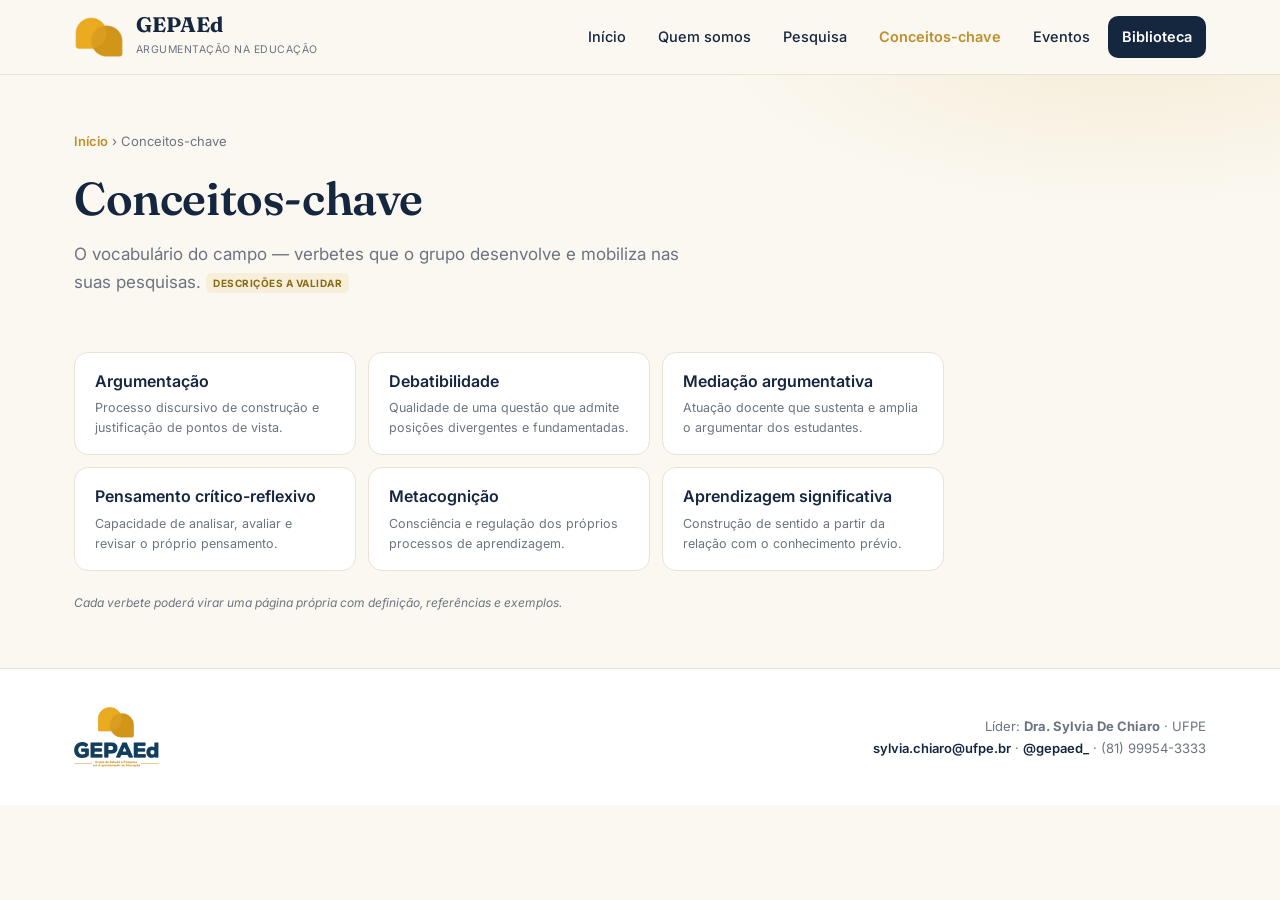
==== conceitos-chave.html @ cd3c457e "Site multi-página: navbar com sub-páginas, home enxuta (carrossel + grupo + contato), líder e contat" ====
<!DOCTYPE html>
<html lang="pt-BR">
<head>
<meta charset="utf-8"><meta name="viewport" content="width=device-width, initial-scale=1">
<title>Conceitos-chave · GEPAEd</title>
<link rel="preconnect" href="https://fonts.googleapis.com"><link rel="preconnect" href="https://fonts.gstatic.com" crossorigin>
<link href="https://fonts.googleapis.com/css2?family=Fraunces:opsz,wght@9..144,500;9..144,600;9..144,700&family=Inter:wght@400;500;600;700&display=swap" rel="stylesheet">
<link rel="stylesheet" href="styles.css">
</head>
<body>
<div id="site-nav"></div>

<section class="phead"><div class="wrap">
  <div class="crumb"><a href="index.html">Início</a> › Conceitos-chave</div>
  <h1>Conceitos-chave</h1>
  <p>O vocabulário do campo — verbetes que o grupo desenvolve e mobiliza nas suas pesquisas. <span class="tag-ph">descrições a validar</span></p>
</div></section>

<section class="band"><div class="wrap">
  <div class="kchips">
    <div class="kchip">Argumentação<small>Processo discursivo de construção e justificação de pontos de vista.</small></div>
    <div class="kchip">Debatibilidade<small>Qualidade de uma questão que admite posições divergentes e fundamentadas.</small></div>
    <div class="kchip">Mediação argumentativa<small>Atuação docente que sustenta e amplia o argumentar dos estudantes.</small></div>
    <div class="kchip">Pensamento crítico-reflexivo<small>Capacidade de analisar, avaliar e revisar o próprio pensamento.</small></div>
    <div class="kchip">Metacognição<small>Consciência e regulação dos próprios processos de aprendizagem.</small></div>
    <div class="kchip">Aprendizagem significativa<small>Construção de sentido a partir da relação com o conhecimento prévio.</small></div>
  </div>
  <p class="ph-note" style="text-align:left;margin-top:22px">Cada verbete poderá virar uma página própria com definição, referências e exemplos.</p>
</div></section>

<div id="site-footer"></div>
<script src="common.js"></script>
</body>
</html>
---- styles.css ----
/* ===== Identidade GEPAEd — compartilhada por todas as páginas ===== */
:root{--bg:#FBF8F1;--navy:#15263F;--navy2:#22406B;--gold:#BE8F2C;--gold-2:#D8B65A;--gold-soft:#EFE0B6;--gold-bg:#F7EFD9;--ink:#26303E;--muted:#6B7480;--line:#EAE3D3;--card:#FFF;--shadow:0 6px 24px rgba(21,38,63,.07);--shadow-h:0 16px 44px rgba(21,38,63,.14);--r:16px}
*{box-sizing:border-box;margin:0;padding:0}html{scroll-behavior:smooth}
body{background:var(--bg);color:var(--ink);font-family:Inter,system-ui,sans-serif;line-height:1.6}
h1,h2,h3,h4,.serif{font-family:Fraunces,Georgia,serif}
a{color:inherit}
.wrap{max-width:1180px;margin:0 auto;padding:0 24px}
.eyebrow{color:var(--gold);font-weight:600;font-size:12.5px;letter-spacing:2px;text-transform:uppercase}
.tag-ph{display:inline-block;background:var(--gold-bg);color:#8a6a17;font-size:10px;font-weight:700;letter-spacing:.5px;border-radius:5px;padding:2px 7px;vertical-align:middle;text-transform:uppercase}

/* navbar */
.topbar{position:sticky;top:0;z-index:60;background:rgba(251,248,241,.9);backdrop-filter:blur(10px);border-bottom:1px solid var(--line)}
.topbar .wrap{display:flex;align-items:center;justify-content:space-between;height:74px}
.brand{display:flex;align-items:center;gap:12px;text-decoration:none}
.brand img{height:42px}
.brand b{font-family:Fraunces;font-weight:700;color:var(--navy);font-size:21px;display:block;line-height:1}
.brand small{font-size:10.5px;color:var(--muted);letter-spacing:.5px;text-transform:uppercase}
.menu{display:flex;gap:4px;align-items:center}
.menu a{color:var(--navy);text-decoration:none;font-size:14.5px;padding:9px 14px;border-radius:10px;transition:.18s;font-weight:500}
.menu a:hover{background:var(--gold-bg)}
.menu a.active{color:var(--gold);font-weight:600}
.menu a.cta{background:var(--navy);color:#fff;font-weight:600}.menu a.cta:hover{background:var(--navy2)}

/* page header (sub-páginas) */
.phead{padding:56px 0 8px;position:relative;overflow:hidden}
.phead::before{content:"";position:absolute;inset:0;background:radial-gradient(700px 300px at 88% -20%,rgba(216,182,90,.18),transparent 60%)}
.phead .wrap{position:relative}
.phead h1{font-size:clamp(30px,4.5vw,46px);color:var(--navy);font-weight:600;margin:10px 0 6px;letter-spacing:-.4px}
.phead p{color:var(--muted);font-size:17px;max-width:620px}
.crumb{font-size:13px;color:var(--muted)}.crumb a{color:var(--gold);text-decoration:none;font-weight:600}

/* bands / sections */
.band{padding:48px 0}.band.alt{background:var(--card);border-block:1px solid var(--line)}
.band h2{font-size:27px;font-weight:600;color:var(--navy)}
.band h2.center{text-align:center}
.band .sub{color:var(--muted);margin:8px 0 28px;max-width:640px}
.band .sub.center{text-align:center;margin-inline:auto}

/* grids + cards */
.grid{display:grid;gap:18px}.g4{grid-template-columns:repeat(4,1fr)}.g3{grid-template-columns:repeat(3,1fr)}.g2{grid-template-columns:repeat(2,1fr)}
.card{background:var(--card);border:1px solid var(--line);border-radius:var(--r);padding:24px;transition:.2s}
.band.alt .card{background:var(--bg)}
.card:hover{transform:translateY(-4px);box-shadow:var(--shadow-h);border-color:var(--gold-2)}
.card .ic{width:46px;height:46px;border-radius:12px;background:var(--gold-bg);color:var(--gold);display:grid;place-items:center;margin-bottom:14px;font-size:22px}
.card h3{color:var(--navy);font-size:18px;margin-bottom:6px}.card p{color:var(--muted);font-size:14px}
.card.link{cursor:pointer;text-decoration:none;display:block}

.btn{display:inline-flex;align-items:center;gap:8px;text-decoration:none;font-weight:600;font-size:15px;padding:13px 24px;border-radius:999px;transition:.2s;cursor:pointer;border:0}
.btn.p{background:var(--navy);color:#fff}.btn.p:hover{background:var(--gold);color:var(--navy)}
.btn.s{background:transparent;color:var(--navy);border:1.5px solid var(--line)}.btn.s:hover{border-color:var(--gold-2);background:var(--card)}
.center{text-align:center}

/* carousel */
.car{position:relative;border-radius:22px;overflow:hidden;box-shadow:var(--shadow);background:var(--navy)}
.car .track{display:flex;transition:transform .55s cubic-bezier(.4,0,.2,1)}
.slide{min-width:100%;height:420px;position:relative;display:flex;align-items:flex-end;padding:38px;color:#fff}
.slide .ph{position:absolute;inset:0;z-index:0}
.slide .cap{position:relative;z-index:1;max-width:60ch}
.slide .cap small{display:block;color:var(--gold-2);font-weight:700;font-size:12px;letter-spacing:1.5px;text-transform:uppercase;margin-bottom:8px}
.slide .cap b{font-family:Fraunces;font-size:28px;font-weight:600;display:block}
.slide .cap em{font-style:normal;opacity:.85;font-size:14.5px;display:block;margin-top:6px}
.car .nav{position:absolute;top:50%;transform:translateY(-50%);width:48px;height:48px;border-radius:50%;border:0;background:rgba(255,255,255,.92);color:var(--navy);font-size:24px;cursor:pointer;z-index:2;display:grid;place-items:center;transition:.18s}
.car .nav:hover{background:var(--gold-2)}.car .prev{left:18px}.car .next{right:18px}
.car .dots{position:absolute;bottom:20px;right:26px;display:flex;gap:7px;z-index:2}
.car .dot{width:9px;height:9px;border-radius:50%;background:rgba(255,255,255,.45);border:0;cursor:pointer;transition:.2s}
.car .dot.on{background:var(--gold-2);width:24px;border-radius:5px}
.ph-note{text-align:center;font-size:12px;color:var(--muted);margin-top:10px;font-style:italic}

/* sobre / contato (home) */
.sobre{display:grid;grid-template-columns:1.3fr 1fr;gap:40px;align-items:center}
.sobre .lider{background:var(--card);border:1px solid var(--line);border-radius:var(--r);padding:26px;box-shadow:var(--shadow)}
.sobre .lider .who{display:flex;align-items:center;gap:16px}
.sobre .lider .av{width:60px;height:60px;border-radius:50%;background:var(--gold-bg);color:var(--gold);display:grid;place-items:center;font-family:Fraunces;font-weight:700;font-size:24px}
.sobre .lider h3{color:var(--navy);font-size:18px}.sobre .lider span{color:var(--muted);font-size:13px}
.contato{display:grid;grid-template-columns:repeat(4,1fr);gap:16px}
.cbox{background:var(--card);border:1px solid var(--line);border-radius:14px;padding:20px;text-align:center;text-decoration:none;display:block;transition:.2s}
.cbox:hover{border-color:var(--gold-2);transform:translateY(-3px);box-shadow:var(--shadow-h)}
.cbox .ic{font-size:22px;margin-bottom:8px}.cbox b{display:block;color:var(--navy);font-size:14px}.cbox span{color:var(--muted);font-size:13px;word-break:break-word}

/* pub mini */
.pub{background:var(--card);border:1px solid var(--line);border-radius:14px;padding:18px;text-decoration:none;display:flex;flex-direction:column;transition:.2s}
.pub:hover{box-shadow:var(--shadow-h);border-color:var(--gold-soft);transform:translateY(-3px)}
.pub .top{display:flex;justify-content:space-between;font-size:12px;color:var(--muted);margin-bottom:8px}
.pub .q{font-weight:700;color:var(--navy)}
.pub h4{font-family:Inter;font-size:14.5px;color:var(--navy);font-weight:600;line-height:1.35;margin-bottom:8px}
.pub .au{font-size:12.5px;color:var(--muted);margin-top:auto}

.kchips{display:flex;flex-wrap:wrap;gap:12px}
.kchip{background:var(--card);border:1px solid var(--line);border-radius:14px;padding:16px 20px;color:var(--navy);font-weight:600;transition:.2s;cursor:default}
.kchip:hover{border-color:var(--gold-2);box-shadow:var(--shadow)}
.kchip small{display:block;color:var(--muted);font-weight:400;font-size:12.5px;margin-top:4px;max-width:30ch}

/* footer */
footer{border-top:1px solid var(--line);padding:38px 0;margin-top:8px;background:var(--card)}
footer .wrap{display:flex;justify-content:space-between;align-items:center;flex-wrap:wrap;gap:18px}
footer img{height:60px}
footer .fr{color:var(--muted);font-size:13px;text-align:right;line-height:1.7}
footer .fr a{color:var(--navy);text-decoration:none;font-weight:600}

@media(max-width:880px){
  .menu a:not(.cta){display:none}
  .g4,.g3{grid-template-columns:repeat(2,1fr)}.g2,.sobre{grid-template-columns:1fr}
  .contato{grid-template-columns:repeat(2,1fr)}.slide{height:320px}
}
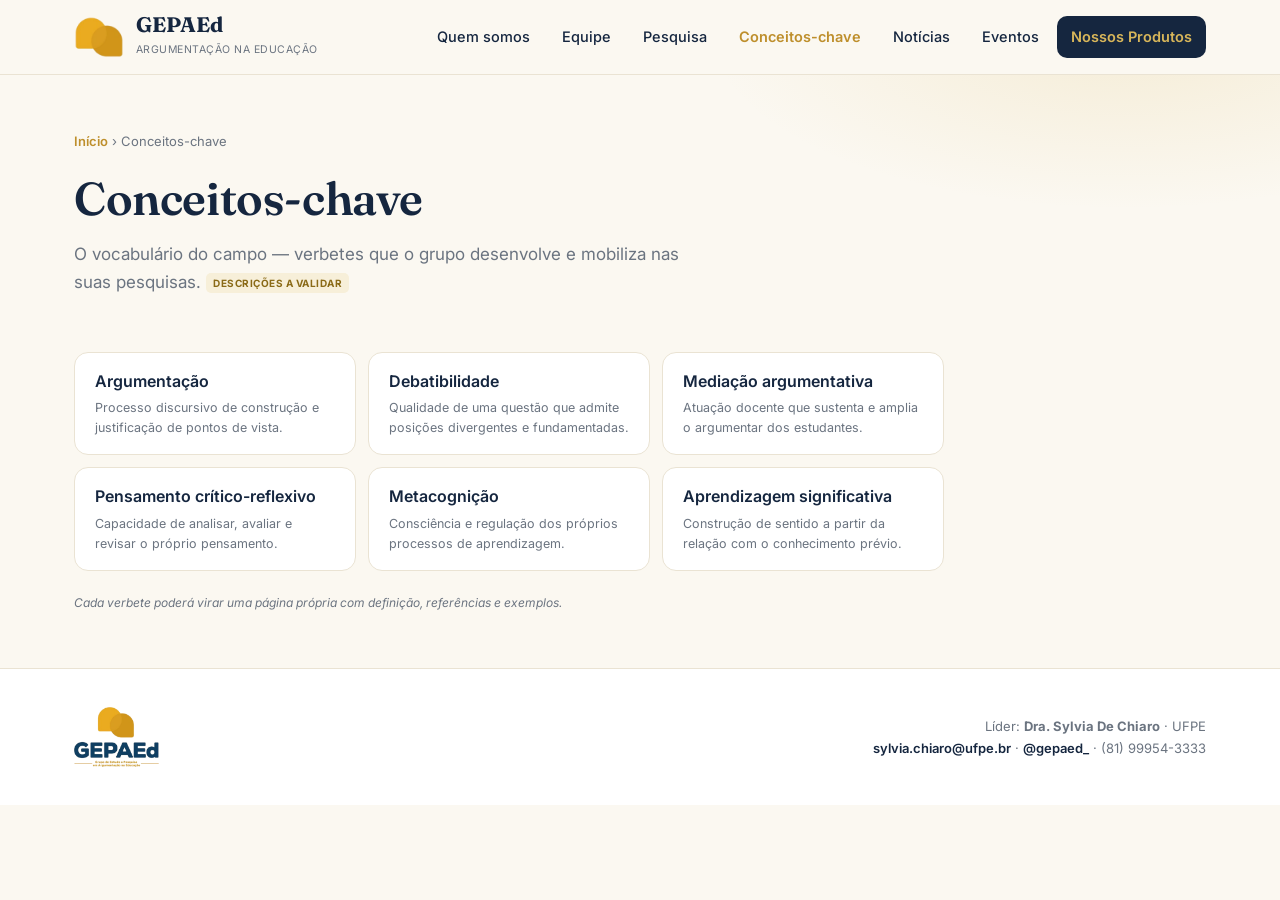
==== commit 1b3837da: "URL da Vitrine centralizada (constante única) + SEO em todas as páginas (meta description, Open Grap" ====
--- a/conceitos-chave.html
+++ b/conceitos-chave.html
@@ -3,6 +3,14 @@
 <head>
 <meta charset="utf-8"><meta name="viewport" content="width=device-width, initial-scale=1">
 <title>Conceitos-chave · GEPAEd</title>
+<meta name="description" content="Conceitos-chave do campo da argumentação na educação estudados pelo GEPAEd.">
+<meta property="og:type" content="website">
+<meta property="og:title" content="Conceitos-chave · GEPAEd">
+<meta property="og:description" content="Conceitos-chave do campo da argumentação na educação estudados pelo GEPAEd.">
+<meta property="og:image" content="https://gabrielfortes-nees.github.io/gepaed-site/img/og.png">
+<meta name="twitter:card" content="summary_large_image">
+<link rel="icon" type="image/png" href="img/favicon.png">
+<link rel="apple-touch-icon" href="img/apple-touch-icon.png">
 <link rel="preconnect" href="https://fonts.googleapis.com"><link rel="preconnect" href="https://fonts.gstatic.com" crossorigin>
 <link href="https://fonts.googleapis.com/css2?family=Fraunces:opsz,wght@9..144,500;9..144,600;9..144,700&family=Inter:wght@400;500;600;700&display=swap" rel="stylesheet">
 <link rel="stylesheet" href="styles.css">
--- a/styles.css
+++ b/styles.css
@@ -19,7 +19,8 @@
 .menu a{color:var(--navy);text-decoration:none;font-size:14.5px;padding:9px 14px;border-radius:10px;transition:.18s;font-weight:500}
 .menu a:hover{background:var(--gold-bg)}
 .menu a.active{color:var(--gold);font-weight:600}
-.menu a.cta{background:var(--navy);color:#fff;font-weight:600}.menu a.cta:hover{background:var(--navy2)}
+.menu a.cta{background:var(--navy);color:var(--gold-2);font-weight:600}.menu a.cta:hover{background:var(--navy2)}
+.burger{display:none;background:none;border:0;font-size:26px;color:var(--navy);cursor:pointer;line-height:1;padding:6px}
 
 /* page header (sub-páginas) */
 .phead{padding:56px 0 8px;position:relative;overflow:hidden}
@@ -50,10 +51,24 @@
 .btn.s{background:transparent;color:var(--navy);border:1.5px solid var(--line)}.btn.s:hover{border-color:var(--gold-2);background:var(--card)}
 .center{text-align:center}
 
+/* hero com bloco de produtos */
+.hero-grid{display:grid;grid-template-columns:1.1fr 1fr;gap:48px;align-items:stretch}
+.produtos{border-left:3px solid #B5731E;padding:0 0 0 44px;display:flex;flex-direction:column;justify-content:flex-start}
+.prod-title{display:block;color:var(--gold);font-weight:600;font-size:12.5px;letter-spacing:2px;text-transform:uppercase;margin-bottom:16px}
+.prodbtn{display:flex;flex-direction:column;gap:3px;border-radius:14px;padding:16px 20px;text-decoration:none;margin-bottom:12px;transition:.2s}
+.prodbtn:last-child{margin-bottom:0}
+.prodbtn b{font-size:15.5px;font-weight:700;line-height:1.22}
+.prodbtn small{font-size:12.5px;font-weight:500;opacity:.9}
+.prodbtn.azul{background:var(--navy);color:var(--gold-2)}
+.prodbtn.azul:hover{background:var(--navy2);transform:translateY(-2px)}
+.prodbtn.ouro{background:var(--gold-2);color:var(--navy)}
+.prodbtn.ouro.soon{cursor:default}
+@media(max-width:880px){.hero-grid{grid-template-columns:1fr;gap:24px}}
+
 /* carousel */
 .car{position:relative;border-radius:22px;overflow:hidden;box-shadow:var(--shadow);background:var(--navy)}
 .car .track{display:flex;transition:transform .55s cubic-bezier(.4,0,.2,1)}
-.slide{min-width:100%;height:420px;position:relative;display:flex;align-items:flex-end;padding:38px;color:#fff}
+.slide{min-width:100%;height:380px;position:relative;display:flex;align-items:flex-end;padding:36px;color:#fff;text-decoration:none}
 .slide .ph{position:absolute;inset:0;z-index:0}
 .slide .cap{position:relative;z-index:1;max-width:60ch}
 .slide .cap small{display:block;color:var(--gold-2);font-weight:700;font-size:12px;letter-spacing:1.5px;text-transform:uppercase;margin-bottom:8px}
@@ -90,6 +105,51 @@
 .kchip:hover{border-color:var(--gold-2);box-shadow:var(--shadow)}
 .kchip small{display:block;color:var(--muted);font-weight:400;font-size:12.5px;margin-top:4px;max-width:30ch}
 
+/* membros */
+.members{display:grid;grid-template-columns:repeat(auto-fill,minmax(280px,1fr));gap:18px}
+.member{background:var(--card);border:1px solid var(--line);border-radius:var(--r);padding:22px;box-shadow:var(--shadow);transition:.2s;display:flex;flex-direction:column}
+.band.alt .member{background:var(--bg)}
+.member:hover{box-shadow:var(--shadow-h);border-color:var(--gold-2);transform:translateY(-3px)}
+.member .who{display:flex;align-items:center;gap:14px;margin-bottom:14px}
+.member .av{width:54px;height:54px;border-radius:50%;background:var(--gold-bg);color:var(--gold);display:grid;place-items:center;font-family:Fraunces;font-weight:700;font-size:19px;flex:none}
+.member h3{color:var(--navy);font-size:16px;line-height:1.25}
+.member .role{font-size:12.5px;color:var(--muted);margin-top:2px}
+.member .badge{display:inline-block;background:var(--navy);color:var(--gold-2);font-size:9.5px;font-weight:700;letter-spacing:.5px;text-transform:uppercase;border-radius:5px;padding:2px 7px;margin-left:6px;vertical-align:middle}
+.member .lat{margin-top:auto;align-self:flex-start;font-size:13px;font-weight:600;color:var(--navy);text-decoration:none;border:1px solid var(--line);border-radius:9px;padding:8px 14px;transition:.18s}
+.member .lat:hover{border-color:var(--gold-2);background:var(--gold-bg)}
+.member .nolat{margin-top:auto;font-size:12.5px;color:var(--muted)}
+
+/* notícias */
+.newsgrid{display:grid;grid-template-columns:repeat(auto-fill,minmax(320px,1fr));gap:22px}
+.newscard{background:var(--card);border:1px solid var(--line);border-radius:var(--r);overflow:hidden;box-shadow:var(--shadow);transition:.2s;display:flex;flex-direction:column;text-decoration:none;color:inherit}
+.band.alt .newscard{background:var(--bg)}
+.newscard:hover{box-shadow:var(--shadow-h);border-color:var(--gold-2);transform:translateY(-3px)}
+.newscard .img{height:210px;background-size:cover;background-position:center;background-color:var(--navy)}
+.newscard .body{padding:22px;display:flex;flex-direction:column;flex:1}
+.newscard .date{font-size:12px;color:var(--gold);font-weight:700;letter-spacing:.5px;text-transform:uppercase;margin-bottom:8px}
+.newscard h3{color:var(--navy);font-size:18px;line-height:1.3;margin-bottom:10px}
+.newscard p{color:var(--ink);font-size:14px;margin-bottom:14px}
+.newscard .links{margin-top:auto;display:flex;gap:10px;flex-wrap:wrap}
+.newscard .links a{font-size:13px;font-weight:600;color:var(--navy);text-decoration:none;border:1px solid var(--line);border-radius:9px;padding:7px 13px;transition:.18s}
+.newscard .links a:hover{border-color:var(--gold-2);background:var(--gold-bg)}
+
+/* selo de categoria + página de notícia */
+.catbadge{display:inline-block;background:var(--navy);color:var(--gold-2);font-size:11px;font-weight:700;letter-spacing:.5px;text-transform:uppercase;border-radius:6px;padding:3px 10px}
+.newscard .body .catbadge{margin-bottom:10px;align-self:flex-start}
+.nhero{position:relative;min-height:340px;display:flex;align-items:flex-end;background-size:cover;background-position:center;background-color:var(--navy);color:#fff}
+.nhero::after{content:"";position:absolute;inset:0;background:linear-gradient(to top,rgba(21,38,63,.92),rgba(21,38,63,.3))}
+.nhero .inner{position:relative;z-index:1;padding:40px 24px;max-width:1180px;margin:0 auto;width:100%}
+.nhero .catbadge{background:var(--gold-2);color:var(--navy)}
+.nhero h1{font-size:clamp(28px,4.5vw,44px);font-weight:600;margin:14px 0 6px;max-width:22ch}
+.nhero .meta{opacity:.92;font-size:14px}
+.nbody{max-width:760px;margin:0 auto;padding:40px 24px 10px}
+.ncapa{width:100%;height:auto;border-radius:16px;margin:0 0 26px;display:block;box-shadow:var(--shadow)}
+.ncapa.crop{height:440px;background-size:cover;background-color:var(--navy)}
+.nbody p{font-size:17px;color:var(--ink);margin-bottom:18px;line-height:1.75}
+.nbody .linksrow{display:flex;gap:12px;flex-wrap:wrap;margin:24px 0}
+.nbody .ig{max-width:540px;margin:18px auto}
+.backlink{display:inline-block;color:var(--gold);font-weight:600;text-decoration:none;font-size:14px}
+
 /* footer */
 footer{border-top:1px solid var(--line);padding:38px 0;margin-top:8px;background:var(--card)}
 footer .wrap{display:flex;justify-content:space-between;align-items:center;flex-wrap:wrap;gap:18px}
@@ -98,7 +158,17 @@
 footer .fr a{color:var(--navy);text-decoration:none;font-weight:600}
 
 @media(max-width:880px){
-  .menu a:not(.cta){display:none}
+  .burger{display:grid;place-items:center}
+  .menu{position:fixed;top:74px;left:0;right:0;flex-direction:column;align-items:stretch;background:var(--bg);border-bottom:1px solid var(--line);padding:10px 16px 18px;gap:2px;display:none;box-shadow:var(--shadow);z-index:59}
+  .menu.open{display:flex}
+  .menu a{padding:13px 14px;border-radius:10px;font-size:16px}
+  .menu a.cta{text-align:center;margin-top:8px}
   .g4,.g3{grid-template-columns:repeat(2,1fr)}.g2,.sobre{grid-template-columns:1fr}
-  .contato{grid-template-columns:repeat(2,1fr)}.slide{height:320px}
+  .contato{grid-template-columns:repeat(2,1fr)}.slide{height:300px}
+  .phead h1{font-size:30px}
+  footer .wrap{flex-direction:column;align-items:flex-start}footer .fr{text-align:left}
 }
+@media(max-width:520px){
+  .g4,.g3,.contato{grid-template-columns:1fr}
+  .slide{height:260px;padding:24px}.slide .cap b{font-size:21px}
+}
